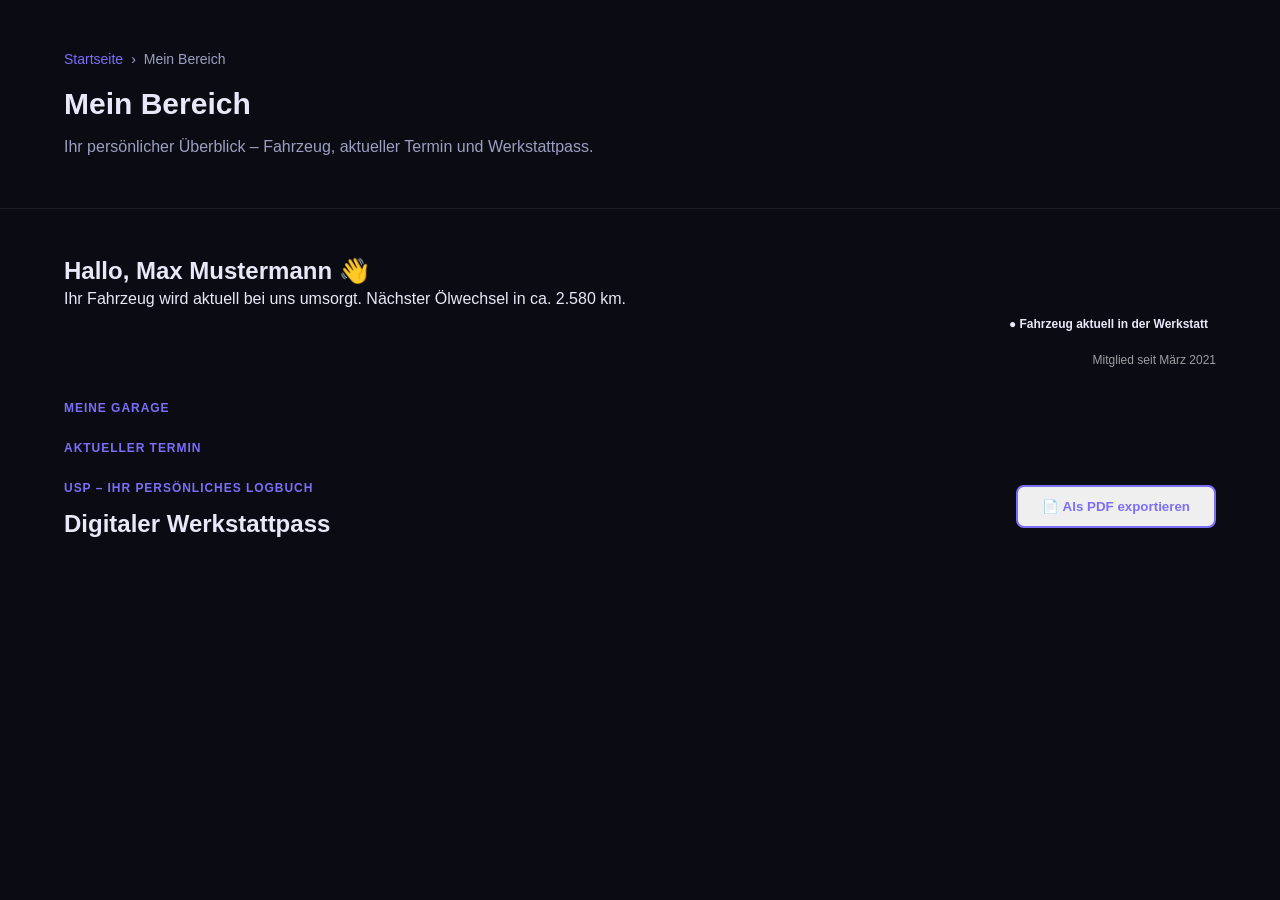
==== project/dashboard.html @ 59b71272 "Dashboard und Ersatzteile Unterseite hinzugefügt" ====
<!DOCTYPE html>
<html lang="de">
<head>
  <meta charset="UTF-8" />
  <meta name="viewport" content="width=device-width, initial-scale=1.0" />
  <meta name="description" content="AutoFixFast Kunden-Dashboard – Meine Garage, Termin-Status und Digitaler Werkstattpass." />
  <title>Mein Bereich – AutoFixFast</title>
  <link rel="stylesheet" href="css/styles.css" />
</head>
<body>

  <!-- NAV -->
  <div id="navMount"></div>

  <!-- PAGE HERO (Welcome Banner im Stil des page-hero) -->
  <section class="page-hero" aria-labelledby="dashboardHeading">
    <div class="container">
      <nav class="breadcrumb" aria-label="Breadcrumb">
        <a href="index.html">Startseite</a>
        <span class="breadcrumb-sep" aria-hidden="true">›</span>
        <span aria-current="page">Mein Bereich</span>
      </nav>
      <h1 id="dashboardHeading">Mein Bereich</h1>
      <p>Ihr persönlicher Überblick – Fahrzeug, aktueller Termin und Werkstattpass.</p>
    </div>
  </section>

  <!-- DASHBOARD BODY -->
  <main class="section section-sm" aria-label="Dashboard">
    <div class="container">

      <!-- Welcome Banner -->
      <div class="welcome-banner scroll-reveal" id="welcomeBanner" role="banner">
        <div class="welcome-text">
          <h2 id="welcomeTitle">Hallo, Max Mustermann 👋</h2>
          <p id="welcomeSubtitle">Ihr Fahrzeug wird aktuell bei uns umsorgt. Nächster Ölwechsel in ca. 2.580 km.</p>
        </div>
        <div style="display:flex; flex-direction:column; align-items:flex-end; gap: var(--space-3); flex-shrink:0;">
          <span class="badge badge-success" style="font-size: var(--font-size-xs);">● Fahrzeug aktuell in der Werkstatt</span>
          <span style="color: rgba(255,255,255,.6); font-size: var(--font-size-xs);">Mitglied seit März 2021</span>
        </div>
      </div>

      <!-- Dashboard Grid -->
      <div class="dashboard-layout" style="margin-top: var(--space-6);">

        <!-- MEINE GARAGE -->
        <div>
          <div class="eyebrow" style="margin-bottom: var(--space-4);">Meine Garage</div>
          <div class="vehicle-card" id="vehicleCard" role="region" aria-label="Fahrzeug-Übersicht">
            <!-- Via JS -->
          </div>
        </div>

        <!-- AKTUELLER TERMIN -->
        <div>
          <div class="eyebrow" style="margin-bottom: var(--space-4);">Aktueller Termin</div>
          <div class="appointment-card" id="appointmentCard" role="region" aria-label="Termin-Status">
            <!-- Via JS -->
          </div>
        </div>

        <!-- ÖLWECHSEL ALERT (full width) -->
        <div class="dashboard-full">
          <div class="oil-alert animate-fade-in-up" id="oilAlert" role="alert" aria-label="Ölwechsel-Empfehlung">
            <!-- Via JS -->
          </div>
        </div>

        <!-- DIGITALER WERKSTATTPASS (full width) -->
        <div class="dashboard-full">
          <div style="display:flex; align-items:center; justify-content:space-between; flex-wrap:wrap; gap: var(--space-4); margin-bottom: var(--space-6);">
            <div>
              <div class="eyebrow">USP – Ihr persönliches Logbuch</div>
              <h2 style="font-size: var(--font-size-2xl);">Digitaler Werkstattpass</h2>
            </div>
            <button
              class="btn btn-outline"
              id="exportPassBtn"
              aria-label="Werkstattpass als PDF exportieren (Demonstration)"
            >
              📄 Als PDF exportieren
            </button>
          </div>

          <!-- Stats Row -->
          <div class="grid-4" id="historyStats" style="margin-bottom: var(--space-8);">
            <!-- Via JS -->
          </div>

          <!-- Timeline -->
          <div class="timeline" id="historyTimeline" role="list" aria-label="Reparatur-Historie">
            <!-- Via JS -->
          </div>

        </div>

      </div>
    </div>
  </main>

  <!-- FOOTER -->
  <div id="footerMount"></div>

  <!-- SCRIPTS -->
  <script src="js/data.js"></script>
  <script src="js/app.js"></script>
  <script src="js/dashboard.js"></script>
</body>
</html>
---- project/css/styles.css ----
:root {
  --color-primary: #7c6ff7;
  --color-primary-dark: #6557e8;
  --color-primary-light: rgba(124, 111, 247, 0.16);
  --color-accent: #f97316;
  --color-accent-dark: #ea6a0a;
  --color-bg: #0b0b14;
  --color-surface: #131320;
  --color-surface-2: #1c1c2e;
  --color-border: rgba(255, 255, 255, 0.08);
  --color-text: #e8e8f8;
  --color-text-muted: #9ca0c0;
  --space-1: 0.25rem;
  --space-2: 0.5rem;
  --space-3: 0.75rem;
  --space-4: 1rem;
  --space-5: 1.25rem;
  --space-6: 1.5rem;
  --space-8: 2rem;
  --space-10: 2.5rem;
  --space-12: 3rem;
  --space-16: 4rem;
  --space-20: 5rem;
  --font-size-xs: 0.75rem;
  --font-size-sm: 0.875rem;
  --font-size-base: 1rem;
  --font-size-lg: 1.125rem;
  --font-size-xl: 1.25rem;
  --font-size-2xl: 1.5rem;
  --font-size-3xl: 1.875rem;
  --radius-md: 0.5rem;
  --radius-lg: 0.75rem;
  --radius-xl: 1rem;
  --radius-full: 9999px;
  --container-max: 1200px;
}

* {
  box-sizing: border-box;
  margin: 0;
  padding: 0;
}

body {
  font-family: -apple-system, BlinkMacSystemFont, "Segoe UI", Roboto, Arial, sans-serif;
  font-size: var(--font-size-base);
  line-height: 1.6;
  background: var(--color-bg);
  color: var(--color-text);
  animation: fade-in 0.45s ease-out;
}

a {
  color: inherit;
  text-decoration: none;
}

ul {
  list-style: none;
}

h1,
h2,
h3,
h4 {
  line-height: 1.2;
}

.container {
  width: 100%;
  max-width: var(--container-max);
  margin: 0 auto;
  padding: 0 var(--space-6);
}

.section {
  padding: var(--space-20) 0;
}

.section-sm {
  padding: var(--space-12) 0;
}

.section-header {
  text-align: center;
  margin-bottom: var(--space-12);
}

.section-header h2 {
  font-size: var(--font-size-3xl);
  margin-bottom: var(--space-3);
}

.section-header p {
  color: var(--color-text-muted);
}

.eyebrow {
  display: inline-block;
  text-transform: uppercase;
  letter-spacing: 0.08em;
  font-size: var(--font-size-xs);
  font-weight: 700;
  color: var(--color-primary);
  margin-bottom: var(--space-3);
}

.nav {
  position: sticky;
  top: 0;
  z-index: 10;
  background: var(--color-surface);
  border-bottom: 1px solid var(--color-border);
}

.nav-inner {
  min-height: 68px;
  display: flex;
  align-items: center;
  justify-content: space-between;
  gap: var(--space-4);
}

.nav-logo {
  display: flex;
  align-items: center;
  gap: var(--space-3);
  font-weight: 700;
  font-size: var(--font-size-xl);
  color: var(--color-primary);
}

.logo-icon {
  width: 36px;
  height: 36px;
  border-radius: var(--radius-md);
  display: grid;
  place-items: center;
  background: var(--color-primary);
}

.logo-fast {
  color: var(--color-accent);
}

.nav-links {
  display: flex;
  align-items: center;
  gap: var(--space-1);
}

.nav-link {
  padding: var(--space-2) var(--space-3);
  border-radius: var(--radius-md);
  color: var(--color-text-muted);
  font-size: var(--font-size-sm);
  transition: background-color 0.2s ease, color 0.2s ease;
}

.nav-link:hover,
.nav-link.active {
  background: var(--color-primary-light);
  color: var(--color-primary);
}

.btn {
  display: inline-flex;
  align-items: center;
  justify-content: center;
  gap: var(--space-2);
  border-radius: var(--radius-md);
  font-weight: 600;
  padding: var(--space-3) var(--space-6);
  border: 2px solid transparent;
  transition: transform 0.2s ease, background-color 0.2s ease, box-shadow 0.2s ease;
}

.btn:hover {
  transform: translateY(-1px);
}

.btn-sm {
  padding: var(--space-2) var(--space-4);
  font-size: var(--font-size-xs);
}

.btn-lg {
  padding: var(--space-4) var(--space-8);
}

.btn-primary {
  background: var(--color-primary);
  color: #fff;
}

.btn-primary:hover {
  background: var(--color-primary-dark);
}

.btn-accent {
  background: var(--color-accent);
  color: #fff;
}

.btn-accent:hover {
  background: var(--color-accent-dark);
}

.btn-outline {
  border-color: var(--color-primary);
  color: var(--color-primary);
}

.btn-outline:hover {
  background: var(--color-primary-light);
}

.btn-outline-white {
  border-color: rgba(255, 255, 255, 0.7);
  color: #fff;
}

.btn-outline-white:hover {
  background: rgba(255, 255, 255, 0.12);
}

.hero {
  background: linear-gradient(135deg, #0d0921, #150b3e, #1e0d5c);
  color: #fff;
  padding: var(--space-20) 0;
}

.hero-content {
  max-width: 640px;
  animation: rise-in 0.6s ease-out;
}

.hero-badge {
  display: inline-block;
  border: 1px solid rgba(255, 255, 255, 0.25);
  border-radius: var(--radius-full);
  background: rgba(255, 255, 255, 0.1);
  padding: var(--space-2) var(--space-4);
  font-size: var(--font-size-xs);
  margin-bottom: var(--space-5);
}

.hero h1 {
  font-size: clamp(2rem, 5vw, 3rem);
  margin-bottom: var(--space-5);
}

.hero h1 span {
  color: var(--color-accent);
}

.hero p {
  color: rgba(255, 255, 255, 0.82);
  margin-bottom: var(--space-8);
}

.hero-cta {
  display: flex;
  flex-wrap: wrap;
  gap: var(--space-4);
}

.quick-access-grid {
  display: grid;
  grid-template-columns: repeat(2, minmax(0, 1fr));
  gap: var(--space-5);
}

.quick-card {
  display: flex;
  flex-direction: column;
  align-items: center;
  gap: var(--space-3);
  text-align: center;
  background: var(--color-surface);
  border: 1px solid var(--color-border);
  border-radius: var(--radius-xl);
  padding: var(--space-6);
  transition: transform 0.2s ease, box-shadow 0.2s ease, border-color 0.2s ease;
}

.quick-card:hover {
  transform: translateY(-4px);
  border-color: rgba(124, 111, 247, 0.45);
  box-shadow: 0 10px 24px rgba(0, 0, 0, 0.32);
}

.quick-card-icon {
  width: 56px;
  height: 56px;
  border-radius: var(--radius-lg);
  display: grid;
  place-items: center;
  background: var(--color-primary-light);
  color: var(--color-primary);
  font-size: 1.5rem;
}

.price {
  color: var(--color-text-muted);
  font-size: var(--font-size-sm);
}

.services-grid {
  display: grid;
  grid-template-columns: repeat(3, minmax(0, 1fr));
  gap: var(--space-6);
}

.service-card {
  display: flex;
  flex-direction: column;
  gap: var(--space-4);
  background: var(--color-surface);
  border: 1px solid var(--color-border);
  border-radius: var(--radius-xl);
  padding: var(--space-6);
  transition: transform 0.2s ease, box-shadow 0.2s ease, border-color 0.2s ease;
}

.service-card:hover {
  transform: translateY(-4px);
  border-color: rgba(124, 111, 247, 0.45);
  box-shadow: 0 10px 24px rgba(0, 0, 0, 0.32);
}

.service-card h3 {
  font-size: var(--font-size-xl);
}

.service-card p {
  color: var(--color-text-muted);
}

.service-card-icon {
  width: 48px;
  height: 48px;
  border-radius: var(--radius-md);
  display: grid;
  place-items: center;
  background: var(--color-primary-light);
  color: var(--color-primary);
}

.service-card-meta {
  display: flex;
  gap: var(--space-2);
  flex-wrap: wrap;
}

.service-price {
  font-weight: 700;
}

.badge {
  display: inline-flex;
  align-items: center;
  border-radius: var(--radius-full);
  padding: var(--space-1) var(--space-2);
  font-size: var(--font-size-xs);
  font-weight: 600;
}

.badge-primary {
  background: var(--color-primary-light);
  color: var(--color-primary);
}

.badge-neutral {
  background: var(--color-surface-2);
  color: var(--color-text-muted);
}

.badge-accent {
  background: rgba(249, 115, 22, 0.12);
  color: var(--color-accent);
}

.page-hero {
  padding: var(--space-12) 0;
  border-bottom: 1px solid var(--color-border);
}

.page-hero h1 {
  font-size: var(--font-size-3xl);
  margin-bottom: var(--space-3);
}

.page-hero p {
  color: var(--color-text-muted);
}

.breadcrumb {
  display: flex;
  align-items: center;
  gap: var(--space-2);
  color: var(--color-text-muted);
  font-size: var(--font-size-sm);
  margin-bottom: var(--space-4);
}

.breadcrumb a {
  color: var(--color-primary);
}

.footer {
  background: #07070f;
  color: #cbd5e1;
  padding: var(--space-16) 0 var(--space-8);
}

.footer-grid {
  display: grid;
  grid-template-columns: 2fr 1fr 1fr 1.5fr;
  gap: var(--space-10);
  padding-bottom: var(--space-10);
  border-bottom: 1px solid rgba(255, 255, 255, 0.08);
}

.footer-logo {
  color: #fff;
  font-size: var(--font-size-xl);
  font-weight: 700;
  margin-bottom: var(--space-4);
}

.footer-desc {
  color: #94a3b8;
}

.footer-heading {
  color: #fff;
  text-transform: uppercase;
  letter-spacing: 0.06em;
  font-size: var(--font-size-sm);
  margin-bottom: var(--space-4);
}

.footer-links {
  display: flex;
  flex-direction: column;
  gap: var(--space-3);
}

.footer-links a {
  color: #94a3b8;
}

.footer-links a:hover {
  color: #fff;
}

.footer-bottom {
  padding-top: var(--space-8);
  display: flex;
  justify-content: space-between;
  gap: var(--space-4);
  flex-wrap: wrap;
  color: #64748b;
  font-size: var(--font-size-xs);
}

.footer-badges {
  display: flex;
  gap: var(--space-3);
}

.footer-badge {
  border: 1px solid rgba(255, 255, 255, 0.12);
  border-radius: var(--radius-full);
  padding: var(--space-1) var(--space-3);
}

@keyframes fade-in {
  from {
    opacity: 0;
  }
  to {
    opacity: 1;
  }
}

@keyframes rise-in {
  from {
    opacity: 0;
    transform: translateY(14px);
  }
  to {
    opacity: 1;
    transform: translateY(0);
  }
}

@media (max-width: 1024px) {
  .services-grid {
    grid-template-columns: repeat(2, minmax(0, 1fr));
  }

  .footer-grid {
    grid-template-columns: repeat(2, minmax(0, 1fr));
  }
}

@media (max-width: 768px) {
  .container {
    padding: 0 var(--space-4);
  }

  .nav-inner {
    flex-wrap: wrap;
    padding: var(--space-3) 0;
  }

  .nav-links {
    order: 3;
    width: 100%;
    justify-content: center;
    flex-wrap: wrap;
    padding-bottom: var(--space-2);
  }

  .quick-access-grid,
  .services-grid,
  .footer-grid {
    grid-template-columns: 1fr;
  }
}
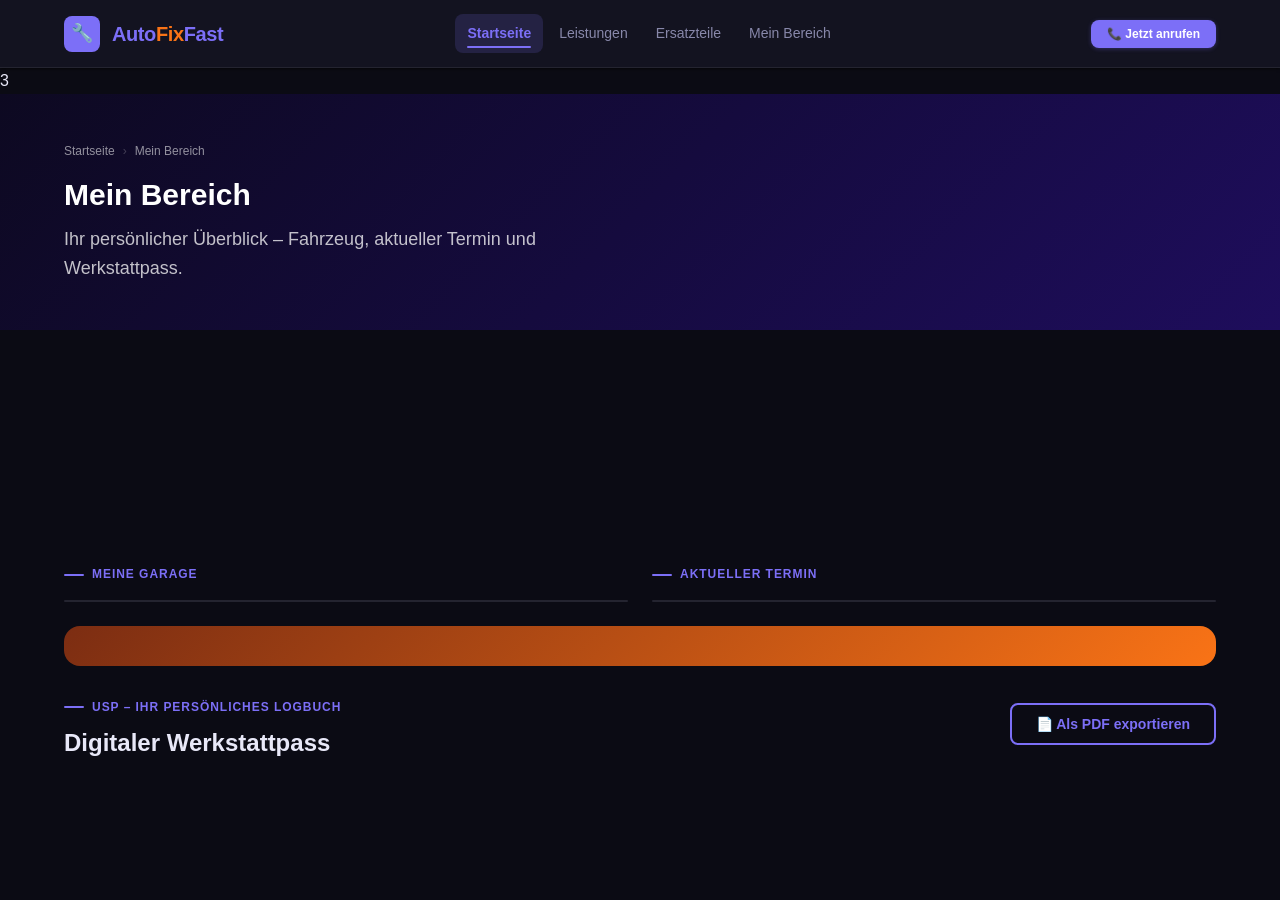
==== commit e6f25513: "Dashboard und Ersatzteile erweitert" ====
--- a/project/dashboard.html
+++ b/project/dashboard.html
@@ -10,7 +10,23 @@
 <body>
 
   <!-- NAV -->
-  <div id="navMount"></div>
+  <nav class="nav" role="navigation" aria-label="Hauptnavigation">
+    <div class="container nav-inner">
+      <a href="index.html" class="nav-logo" aria-label="AutoFixFast Startseite">
+        <div class="logo-icon" aria-hidden="true">🔧</div>
+        <span>Auto<span class="logo-fast">Fix</span>Fast</span>
+      </a>
+
+      <div class="nav-links">
+        <a href="index.html" class="nav-link active" aria-current="page"><span>Startseite</span></a>
+        <a href="leistungen.html" class="nav-link"><span>Leistungen</span></a>
+        <a href="ersatzteile.html" class="nav-link"><span>Ersatzteile</span></a>
+        <a href="dashboard.html" class="nav-link"><span>Mein Bereich</span></a>
+      </div>
+
+      <a href="leistungen.html" class="btn btn-primary btn-sm nav-cta">📞 Jetzt anrufen</a>
+    </div>
+  </nav>3
 
   <!-- PAGE HERO (Welcome Banner im Stil des page-hero) -->
   <section class="page-hero" aria-labelledby="dashboardHeading">
--- a/project/css/styles.css
+++ b/project/css/styles.css
@@ -1,53 +1,127 @@
+/* ============================================================
+   AutoFixFast — Global Design System
+   ============================================================ */
+
+/* ------------------------------------------------------------
+   1. CSS Custom Properties (Design Tokens)
+   ------------------------------------------------------------ */
 :root {
-  --color-primary: #7c6ff7;
-  --color-primary-dark: #6557e8;
-  --color-primary-light: rgba(124, 111, 247, 0.16);
-  --color-accent: #f97316;
-  --color-accent-dark: #ea6a0a;
-  --color-bg: #0b0b14;
-  --color-surface: #131320;
-  --color-surface-2: #1c1c2e;
-  --color-border: rgba(255, 255, 255, 0.08);
-  --color-text: #e8e8f8;
-  --color-text-muted: #9ca0c0;
-  --space-1: 0.25rem;
-  --space-2: 0.5rem;
-  --space-3: 0.75rem;
-  --space-4: 1rem;
-  --space-5: 1.25rem;
-  --space-6: 1.5rem;
-  --space-8: 2rem;
+  /* Brand colours — Dark Purple-Indigo Theme */
+  --color-primary:        #7C6FF7;
+  --color-primary-dark:   #6557E8;
+  --color-primary-light:  rgba(124,111,247,.16);
+  --color-accent:         #F97316;
+  --color-accent-dark:    #EA6A0A;
+
+  /* Purple / Lilac accent */
+  --color-purple:         #A78BFA;
+  --color-purple-dark:    #8B5CF6;
+  --color-purple-glow:    rgba(167,139,250,.18);
+
+  /* Neutrals — DARK */
+  --color-bg:             #0B0B14;
+  --color-surface:        #131320;
+  --color-surface-2:      #1C1C2E;
+  --color-border:         rgba(255,255,255,.07);
+  --color-text:           #E8E8F8;
+  --color-text-muted:     #8888AA;
+  --color-text-light:     rgba(255,255,255,.28);
+
+  /* Semantic — dark-adjusted */
+  --color-success:        #34D399;
+  --color-success-bg:     rgba(52,211,153,.14);
+  --color-warning:        #FBBF24;
+  --color-warning-bg:     rgba(251,191,36,.14);
+  --color-danger:         #F87171;
+  --color-danger-bg:      rgba(248,113,113,.14);
+  --color-info:           #60A5FA;
+  --color-info-bg:        rgba(96,165,250,.14);
+
+  /* Typography */
+  --font-family: -apple-system, BlinkMacSystemFont, 'Segoe UI', Roboto,
+                 'Helvetica Neue', Arial, sans-serif;
+  --font-size-xs:   0.75rem;   /* 12px */
+  --font-size-sm:   0.875rem;  /* 14px */
+  --font-size-base: 1rem;      /* 16px */
+  --font-size-lg:   1.125rem;  /* 18px */
+  --font-size-xl:   1.25rem;   /* 20px */
+  --font-size-2xl:  1.5rem;    /* 24px */
+  --font-size-3xl:  1.875rem;  /* 30px */
+  --font-size-4xl:  2.25rem;   /* 36px */
+  --font-size-5xl:  3rem;      /* 48px */
+
+  /* Spacing */
+  --space-1:  0.25rem;
+  --space-2:  0.5rem;
+  --space-3:  0.75rem;
+  --space-4:  1rem;
+  --space-5:  1.25rem;
+  --space-6:  1.5rem;
+  --space-8:  2rem;
   --space-10: 2.5rem;
   --space-12: 3rem;
   --space-16: 4rem;
   --space-20: 5rem;
-  --font-size-xs: 0.75rem;
-  --font-size-sm: 0.875rem;
-  --font-size-base: 1rem;
-  --font-size-lg: 1.125rem;
-  --font-size-xl: 1.25rem;
-  --font-size-2xl: 1.5rem;
-  --font-size-3xl: 1.875rem;
-  --radius-md: 0.5rem;
-  --radius-lg: 0.75rem;
-  --radius-xl: 1rem;
+  --space-24: 6rem;
+
+  /* Radii */
+  --radius-sm:  0.25rem;
+  --radius-md:  0.5rem;
+  --radius-lg:  0.75rem;
+  --radius-xl:  1rem;
+  --radius-2xl: 1.5rem;
   --radius-full: 9999px;
+
+  /* Shadows */
+  --shadow-sm:  0 1px 3px 0 rgba(0,0,0,.5),  0 1px 2px -1px rgba(0,0,0,.4);
+  --shadow-md:  0 4px 12px 0 rgba(0,0,0,.6),  0 2px 4px -1px rgba(0,0,0,.4);
+  --shadow-lg:  0 10px 32px 0 rgba(0,0,0,.7), 0 4px 8px -2px rgba(0,0,0,.4),  0 0 0 1px rgba(124,111,247,.08);
+  --shadow-xl:  0 20px 48px 0 rgba(0,0,0,.8), 0 8px 16px -4px rgba(0,0,0,.5), 0 0 0 1px rgba(124,111,247,.12);
+
+  /* Transitions */
+  --transition-fast:   150ms ease;
+  --transition-base:   250ms ease;
+  --transition-slow:   400ms ease;
+
+  /* Layout */
   --container-max: 1200px;
-}
-
-* {
+  --nav-height: 68px;
+}
+
+/* ------------------------------------------------------------
+   2. Reset & Base
+   ------------------------------------------------------------ */
+*, *::before, *::after {
   box-sizing: border-box;
   margin: 0;
   padding: 0;
 }
 
+html {
+  scroll-behavior: smooth;
+  -webkit-text-size-adjust: 100%;
+}
+
 body {
-  font-family: -apple-system, BlinkMacSystemFont, "Segoe UI", Roboto, Arial, sans-serif;
+  font-family: var(--font-family);
   font-size: var(--font-size-base);
   line-height: 1.6;
-  background: var(--color-bg);
   color: var(--color-text);
-  animation: fade-in 0.45s ease-out;
+  background-color: var(--color-bg);
+  min-height: 100vh;
+}
+
+img, picture, video, canvas, svg {
+  display: block;
+  max-width: 100%;
+}
+
+input, button, textarea, select {
+  font: inherit;
+}
+
+p, h1, h2, h3, h4, h5, h6 {
+  overflow-wrap: break-word;
 }
 
 a {
@@ -55,30 +129,58 @@
   text-decoration: none;
 }
 
-ul {
+ul, ol {
   list-style: none;
 }
 
-h1,
-h2,
-h3,
-h4 {
+button {
+  cursor: pointer;
+  border: none;
+  background: none;
+}
+
+/* ------------------------------------------------------------
+   3. Typography
+   ------------------------------------------------------------ */
+h1, h2, h3, h4, h5, h6 {
+  font-weight: 700;
   line-height: 1.2;
-}
-
+  color: var(--color-text);
+}
+
+h1 { font-size: var(--font-size-4xl); }
+h2 { font-size: var(--font-size-3xl); }
+h3 { font-size: var(--font-size-2xl); }
+h4 { font-size: var(--font-size-xl); }
+
+.text-muted   { color: var(--color-text-muted); }
+.text-light   { color: var(--color-text-light); }
+.text-primary { color: var(--color-primary); }
+.text-accent  { color: var(--color-accent); }
+.text-success { color: var(--color-success); }
+.text-danger  { color: var(--color-danger); }
+.text-center  { text-align: center; }
+
+.font-medium { font-weight: 500; }
+.font-semi   { font-weight: 600; }
+.font-bold   { font-weight: 700; }
+
+/* ------------------------------------------------------------
+   4. Layout Utilities
+   ------------------------------------------------------------ */
 .container {
   width: 100%;
   max-width: var(--container-max);
-  margin: 0 auto;
-  padding: 0 var(--space-6);
+  margin-inline: auto;
+  padding-inline: var(--space-6);
 }
 
 .section {
-  padding: var(--space-20) 0;
+  padding-block: var(--space-20);
 }
 
 .section-sm {
-  padding: var(--space-12) 0;
+  padding-block: var(--space-12);
 }
 
 .section-header {
@@ -87,40 +189,50 @@
 }
 
 .section-header h2 {
-  font-size: var(--font-size-3xl);
   margin-bottom: var(--space-3);
 }
 
 .section-header p {
+  font-size: var(--font-size-lg);
   color: var(--color-text-muted);
-}
-
-.eyebrow {
-  display: inline-block;
-  text-transform: uppercase;
-  letter-spacing: 0.08em;
-  font-size: var(--font-size-xs);
-  font-weight: 700;
-  color: var(--color-primary);
-  margin-bottom: var(--space-3);
-}
-
+  max-width: 560px;
+  margin-inline: auto;
+}
+
+/* Grid helpers */
+.grid-2 { display: grid; grid-template-columns: repeat(2, 1fr); gap: var(--space-6); }
+.grid-3 { display: grid; grid-template-columns: repeat(3, 1fr); gap: var(--space-6); }
+.grid-4 { display: grid; grid-template-columns: repeat(4, 1fr); gap: var(--space-6); }
+
+.flex         { display: flex; }
+.flex-center  { display: flex; align-items: center; justify-content: center; }
+.flex-between { display: flex; align-items: center; justify-content: space-between; }
+.flex-gap-2   { gap: var(--space-2); }
+.flex-gap-3   { gap: var(--space-3); }
+.flex-gap-4   { gap: var(--space-4); }
+.flex-wrap    { flex-wrap: wrap; }
+
+/* ------------------------------------------------------------
+   5. Navigation
+   ------------------------------------------------------------ */
 .nav {
   position: sticky;
   top: 0;
-  z-index: 10;
-  background: var(--color-surface);
+  z-index: 1000;
+  background-color: var(--color-surface);
   border-bottom: 1px solid var(--color-border);
+  box-shadow: var(--shadow-sm);
+  height: var(--nav-height);
 }
 
 .nav-inner {
-  min-height: 68px;
   display: flex;
   align-items: center;
   justify-content: space-between;
-  gap: var(--space-4);
-}
-
+  height: 100%;
+}
+
+/* Logo */
 .nav-logo {
   display: flex;
   align-items: center;
@@ -128,21 +240,26 @@
   font-weight: 700;
   font-size: var(--font-size-xl);
   color: var(--color-primary);
-}
-
-.logo-icon {
+  letter-spacing: -0.02em;
+}
+
+.nav-logo .logo-icon {
   width: 36px;
   height: 36px;
+  background: var(--color-primary);
   border-radius: var(--radius-md);
-  display: grid;
-  place-items: center;
-  background: var(--color-primary);
-}
-
-.logo-fast {
+  display: flex;
+  align-items: center;
+  justify-content: center;
+  color: white;
+  font-size: var(--font-size-lg);
+}
+
+.nav-logo .logo-fast {
   color: var(--color-accent);
 }
 
+/* Nav links */
 .nav-links {
   display: flex;
   align-items: center;
@@ -150,33 +267,214 @@
 }
 
 .nav-link {
+  display: flex;
+  align-items: center;
+  gap: var(--space-2);
   padding: var(--space-2) var(--space-3);
   border-radius: var(--radius-md);
+  font-size: var(--font-size-sm);
+  font-weight: 500;
   color: var(--color-text-muted);
-  font-size: var(--font-size-sm);
-  transition: background-color 0.2s ease, color 0.2s ease;
-}
-
-.nav-link:hover,
+  position: relative;
+  transition: color var(--transition-fast), background-color var(--transition-fast);
+}
+.nav-link::after {
+  content: '';
+  position: absolute;
+  bottom: 5px;
+  left: 50%;
+  right: 50%;
+  height: 2px;
+  background: var(--color-primary);
+  border-radius: 2px;
+  transition: left var(--transition-base), right var(--transition-base);
+}
+.nav-link:hover::after,
+.nav-link.active::after {
+  left: var(--space-3);
+  right: var(--space-3);
+}
+
+.nav-link:hover {
+  color: var(--color-primary);
+  background-color: var(--color-primary-light);
+}
+
 .nav-link.active {
-  background: var(--color-primary-light);
   color: var(--color-primary);
-}
-
+  background-color: var(--color-primary-light);
+  font-weight: 600;
+}
+
+.nav-cta {
+  margin-left: var(--space-4);
+}
+
+/* Hamburger */
+.nav-hamburger {
+  display: none;
+  flex-direction: column;
+  justify-content: center;
+  align-items: center;
+  width: 40px;
+  height: 40px;
+  gap: 5px;
+  border-radius: var(--radius-md);
+  transition: background-color var(--transition-fast);
+}
+
+.nav-hamburger:hover {
+  background-color: var(--color-surface-2);
+}
+
+.nav-hamburger span {
+  display: block;
+  width: 22px;
+  height: 2px;
+  background-color: var(--color-text);
+  border-radius: 2px;
+  transition: transform var(--transition-base), opacity var(--transition-fast);
+}
+
+/* Mobile menu open state */
+.nav-hamburger.is-open span:nth-child(1) {
+  transform: translateY(7px) rotate(45deg);
+}
+.nav-hamburger.is-open span:nth-child(2) {
+  opacity: 0;
+}
+.nav-hamburger.is-open span:nth-child(3) {
+  transform: translateY(-7px) rotate(-45deg);
+}
+
+/* Mobile nav drawer */
+.nav-mobile {
+  display: none;
+  position: fixed;
+  top: var(--nav-height);
+  left: 0; right: 0;
+  background-color: var(--color-surface);
+  border-bottom: 1px solid var(--color-border);
+  padding: var(--space-4) var(--space-6) var(--space-6);
+  box-shadow: var(--shadow-lg);
+  flex-direction: column;
+  gap: var(--space-2);
+  z-index: 999;
+  animation: slideDown var(--transition-base) ease both;
+}
+
+.nav-mobile.is-open {
+  display: flex;
+}
+
+.nav-mobile .nav-link {
+  font-size: var(--font-size-base);
+  padding: var(--space-3) var(--space-4);
+}
+
+.nav-mobile .nav-cta {
+  margin-left: 0;
+  margin-top: var(--space-2);
+}
+
+/* ------------------------------------------------------------
+   6. Buttons
+   ------------------------------------------------------------ */
 .btn {
   display: inline-flex;
   align-items: center;
   justify-content: center;
   gap: var(--space-2);
+  padding: var(--space-3) var(--space-6);
   border-radius: var(--radius-md);
+  font-size: var(--font-size-sm);
   font-weight: 600;
-  padding: var(--space-3) var(--space-6);
-  border: 2px solid transparent;
-  transition: transform 0.2s ease, background-color 0.2s ease, box-shadow 0.2s ease;
-}
-
-.btn:hover {
+  line-height: 1;
+  white-space: nowrap;
+  position: relative;
+  overflow: hidden;
+  transition: background-color var(--transition-fast),
+              color var(--transition-fast),
+              box-shadow var(--transition-fast),
+              transform var(--transition-fast);
+}
+
+.btn:active {
+  transform: scale(0.97);
+}
+
+.btn-primary {
+  background-color: var(--color-primary);
+  color: white;
+  box-shadow: 0 1px 4px rgba(124,111,247,.30);
+}
+.btn-primary:hover {
+  background-color: var(--color-primary-dark);
+  box-shadow: 0 4px 16px rgba(124,111,247,.45);
   transform: translateY(-1px);
+}
+.btn-primary::after {
+  content: '';
+  position: absolute;
+  top: 0; left: -100%;
+  width: 55%; height: 100%;
+  background: linear-gradient(90deg, transparent, rgba(255,255,255,.22), transparent);
+  transform: skewX(-15deg);
+  pointer-events: none;
+}
+.btn-primary:hover::after {
+  animation: shimmer 0.55s ease forwards;
+}
+
+.btn-accent {
+  background-color: var(--color-accent);
+  color: white;
+  box-shadow: 0 1px 4px rgba(249,115,22,.25);
+}
+.btn-accent:hover {
+  background-color: var(--color-accent-dark);
+  box-shadow: 0 4px 12px rgba(249,115,22,.30);
+  transform: translateY(-1px);
+}
+.btn-accent::after {
+  content: '';
+  position: absolute;
+  top: 0; left: -100%;
+  width: 55%; height: 100%;
+  background: linear-gradient(90deg, transparent, rgba(255,255,255,.22), transparent);
+  transform: skewX(-15deg);
+  pointer-events: none;
+}
+.btn-accent:hover::after {
+  animation: shimmer 0.55s ease forwards;
+}
+
+.btn-outline {
+  background-color: transparent;
+  color: var(--color-primary);
+  border: 2px solid var(--color-primary);
+}
+.btn-outline:hover {
+  background-color: var(--color-primary-light);
+}
+
+.btn-outline-white {
+  background-color: transparent;
+  color: white;
+  border: 2px solid rgba(255,255,255,.6);
+}
+.btn-outline-white:hover {
+  background-color: rgba(255,255,255,.12);
+  border-color: white;
+}
+
+.btn-ghost {
+  background-color: transparent;
+  color: var(--color-text-muted);
+}
+.btn-ghost:hover {
+  background-color: var(--color-surface-2);
+  color: var(--color-text);
 }
 
 .btn-sm {
@@ -186,232 +484,312 @@
 
 .btn-lg {
   padding: var(--space-4) var(--space-8);
-}
-
-.btn-primary {
-  background: var(--color-primary);
-  color: #fff;
-}
-
-.btn-primary:hover {
-  background: var(--color-primary-dark);
-}
-
-.btn-accent {
-  background: var(--color-accent);
-  color: #fff;
-}
-
-.btn-accent:hover {
-  background: var(--color-accent-dark);
-}
-
-.btn-outline {
+  font-size: var(--font-size-base);
+}
+
+.btn-block { width: 100%; }
+
+/* ------------------------------------------------------------
+   7. Cards
+   ------------------------------------------------------------ */
+.card {
+  background-color: var(--color-surface);
+  border: 1px solid var(--color-border);
+  border-radius: var(--radius-xl);
+  box-shadow: var(--shadow-sm);
+  overflow: hidden;
+  transition: box-shadow var(--transition-base), transform var(--transition-base);
+}
+
+.card:hover {
+  box-shadow: 0 12px 36px rgba(0,0,0,.6), 0 0 20px rgba(124,111,247,.1), 0 0 0 1px rgba(124,111,247,.12);
+  transform: translateY(-3px);
+}
+
+.card-body {
+  padding: var(--space-6);
+}
+
+.card-footer {
+  padding: var(--space-4) var(--space-6);
+  border-top: 1px solid var(--color-border);
+  background-color: var(--color-surface-2);
+}
+
+/* ------------------------------------------------------------
+   8. Badges
+   ------------------------------------------------------------ */
+.badge {
+  display: inline-flex;
+  align-items: center;
+  gap: 4px;
+  padding: var(--space-1) var(--space-2);
+  border-radius: var(--radius-full);
+  font-size: var(--font-size-xs);
+  font-weight: 600;
+  line-height: 1;
+  white-space: nowrap;
+}
+
+.badge-primary  { background-color: var(--color-primary-light); color: var(--color-primary); }
+.badge-success  { background-color: var(--color-success-bg);    color: var(--color-success); }
+.badge-warning  { background-color: var(--color-warning-bg);    color: var(--color-warning); }
+.badge-danger   { background-color: var(--color-danger-bg);     color: var(--color-danger); }
+.badge-neutral  { background-color: var(--color-surface-2);     color: var(--color-text-muted); }
+.badge-accent   { background-color: #FFF0E6;                    color: var(--color-accent); }
+
+/* ------------------------------------------------------------
+   9. Modal
+   ------------------------------------------------------------ */
+.modal-overlay {
+  position: fixed;
+  inset: 0;
+  background-color: rgba(7,7,20,.75);
+  backdrop-filter: blur(6px);
+  z-index: 2000;
+  display: flex;
+  align-items: center;
+  justify-content: center;
+  padding: var(--space-4);
+  opacity: 0;
+  visibility: hidden;
+  transition: opacity var(--transition-base), visibility var(--transition-base);
+}
+
+.modal-overlay.is-open {
+  opacity: 1;
+  visibility: visible;
+}
+
+.modal {
+  background-color: var(--color-surface);
+  border-radius: var(--radius-2xl);
+  box-shadow: var(--shadow-xl);
+  max-width: 600px;
+  width: 100%;
+  max-height: 90vh;
+  overflow-y: auto;
+  transform: translateY(24px) scale(.97);
+  transition: transform var(--transition-base);
+}
+
+.modal-overlay.is-open .modal {
+  transform: translateY(0) scale(1);
+}
+
+.modal-header {
+  display: flex;
+  align-items: flex-start;
+  justify-content: space-between;
+  gap: var(--space-4);
+  padding: var(--space-6) var(--space-6) var(--space-4);
+  border-bottom: 1px solid var(--color-border);
+  position: sticky;
+  top: 0;
+  background-color: var(--color-surface);
+  z-index: 1;
+}
+
+.modal-title {
+  font-size: var(--font-size-xl);
+  font-weight: 700;
+}
+
+.modal-close {
+  flex-shrink: 0;
+  width: 32px;
+  height: 32px;
+  border-radius: var(--radius-md);
+  display: flex;
+  align-items: center;
+  justify-content: center;
+  color: var(--color-text-muted);
+  font-size: var(--font-size-xl);
+  transition: background-color var(--transition-fast), color var(--transition-fast);
+}
+.modal-close:hover {
+  background-color: var(--color-surface-2);
+  color: var(--color-text);
+}
+
+.modal-body {
+  padding: var(--space-6);
+}
+
+.modal-footer {
+  padding: var(--space-4) var(--space-6);
+  border-top: 1px solid var(--color-border);
+  display: flex;
+  gap: var(--space-3);
+  justify-content: flex-end;
+}
+
+/* ------------------------------------------------------------
+   10. Toast Notifications
+   ------------------------------------------------------------ */
+.toast-container {
+  position: fixed;
+  bottom: var(--space-6);
+  right: var(--space-6);
+  z-index: 3000;
+  display: flex;
+  flex-direction: column;
+  gap: var(--space-3);
+  pointer-events: none;
+}
+
+.toast {
+  display: flex;
+  align-items: center;
+  gap: var(--space-3);
+  padding: var(--space-4) var(--space-5);
+  background-color: #1C1C30;
+  color: #E8E8F8;
+  border-radius: var(--radius-lg);
+  box-shadow: var(--shadow-xl);
+  font-size: var(--font-size-sm);
+  font-weight: 500;
+  pointer-events: all;
+  min-width: 280px;
+  max-width: 380px;
+  animation: toastSlideIn var(--transition-base) ease both;
+}
+
+.toast.is-leaving {
+  animation: toastSlideOut var(--transition-base) ease both;
+}
+
+.toast-icon {
+  font-size: var(--font-size-lg);
+  flex-shrink: 0;
+}
+
+.toast-success { background-color: #064E3B; border-left: 4px solid var(--color-success); }
+.toast-warning { background-color: #78350F; border-left: 4px solid var(--color-warning); }
+.toast-error   { background-color: #7F1D1D; border-left: 4px solid var(--color-danger); }
+.toast-info    { background-color: #1E3A5F; border-left: 4px solid var(--color-info); }
+
+/* ------------------------------------------------------------
+   11. Form Elements
+   ------------------------------------------------------------ */
+.form-group {
+  display: flex;
+  flex-direction: column;
+  gap: var(--space-2);
+}
+
+.form-label {
+  font-size: var(--font-size-sm);
+  font-weight: 600;
+  color: var(--color-text);
+}
+
+.form-input,
+.form-select {
+  padding: var(--space-3) var(--space-4);
+  border: 1px solid var(--color-border);
+  border-radius: var(--radius-md);
+  font-size: var(--font-size-sm);
+  color: var(--color-text);
+  background-color: var(--color-surface);
+  transition: border-color var(--transition-fast), box-shadow var(--transition-fast);
+  outline: none;
+}
+
+.form-input::placeholder {
+  color: var(--color-text-light);
+}
+
+.form-input:focus,
+.form-select:focus {
+  border-color: var(--color-primary);
+  box-shadow: 0 0 0 3px rgba(124,111,247,.25);
+}
+
+/* search input with icon */
+.search-wrapper {
+  position: relative;
+}
+.search-wrapper .search-icon {
+  position: absolute;
+  left: var(--space-4);
+  top: 50%;
+  transform: translateY(-50%);
+  color: var(--color-text-light);
+  pointer-events: none;
+  font-size: 1rem;
+}
+.search-wrapper .form-input {
+  padding-left: 2.5rem;
+}
+
+/* ------------------------------------------------------------
+   12. Filter Pills / Tabs
+   ------------------------------------------------------------ */
+.filter-bar {
+  display: flex;
+  align-items: center;
+  flex-wrap: wrap;
+  gap: var(--space-2);
+  margin-bottom: var(--space-8);
+}
+
+.filter-pill {
+  padding: var(--space-2) var(--space-4);
+  border-radius: var(--radius-full);
+  border: 1px solid var(--color-border);
+  font-size: var(--font-size-sm);
+  font-weight: 500;
+  color: var(--color-text-muted);
+  background-color: var(--color-surface);
+  transition: all var(--transition-fast);
+  cursor: pointer;
+}
+
+.filter-pill:hover {
   border-color: var(--color-primary);
   color: var(--color-primary);
-}
-
-.btn-outline:hover {
-  background: var(--color-primary-light);
-}
-
-.btn-outline-white {
-  border-color: rgba(255, 255, 255, 0.7);
-  color: #fff;
-}
-
-.btn-outline-white:hover {
-  background: rgba(255, 255, 255, 0.12);
-}
-
-.hero {
-  background: linear-gradient(135deg, #0d0921, #150b3e, #1e0d5c);
-  color: #fff;
-  padding: var(--space-20) 0;
-}
-
-.hero-content {
-  max-width: 640px;
-  animation: rise-in 0.6s ease-out;
-}
-
-.hero-badge {
-  display: inline-block;
-  border: 1px solid rgba(255, 255, 255, 0.25);
-  border-radius: var(--radius-full);
-  background: rgba(255, 255, 255, 0.1);
-  padding: var(--space-2) var(--space-4);
-  font-size: var(--font-size-xs);
-  margin-bottom: var(--space-5);
-}
-
-.hero h1 {
-  font-size: clamp(2rem, 5vw, 3rem);
-  margin-bottom: var(--space-5);
-}
-
-.hero h1 span {
-  color: var(--color-accent);
-}
-
-.hero p {
-  color: rgba(255, 255, 255, 0.82);
-  margin-bottom: var(--space-8);
-}
-
-.hero-cta {
-  display: flex;
-  flex-wrap: wrap;
-  gap: var(--space-4);
-}
-
-.quick-access-grid {
-  display: grid;
-  grid-template-columns: repeat(2, minmax(0, 1fr));
-  gap: var(--space-5);
-}
-
-.quick-card {
-  display: flex;
-  flex-direction: column;
-  align-items: center;
-  gap: var(--space-3);
-  text-align: center;
-  background: var(--color-surface);
-  border: 1px solid var(--color-border);
-  border-radius: var(--radius-xl);
-  padding: var(--space-6);
-  transition: transform 0.2s ease, box-shadow 0.2s ease, border-color 0.2s ease;
-}
-
-.quick-card:hover {
-  transform: translateY(-4px);
-  border-color: rgba(124, 111, 247, 0.45);
-  box-shadow: 0 10px 24px rgba(0, 0, 0, 0.32);
-}
-
-.quick-card-icon {
-  width: 56px;
-  height: 56px;
-  border-radius: var(--radius-lg);
-  display: grid;
-  place-items: center;
-  background: var(--color-primary-light);
+  background-color: var(--color-primary-light);
+}
+
+.filter-pill.active {
+  background-color: var(--color-primary);
+  border-color: var(--color-primary);
+  color: white;
+  box-shadow: 0 0 12px rgba(124,111,247,.35);
+}
+
+/* ------------------------------------------------------------
+   13. Section Labels (eyebrow text)
+   ------------------------------------------------------------ */
+.eyebrow {
+  display: inline-flex;
+  align-items: center;
+  gap: var(--space-2);
+  font-size: var(--font-size-xs);
+  font-weight: 700;
   color: var(--color-primary);
-  font-size: 1.5rem;
-}
-
-.price {
-  color: var(--color-text-muted);
-  font-size: var(--font-size-sm);
-}
-
-.services-grid {
-  display: grid;
-  grid-template-columns: repeat(3, minmax(0, 1fr));
-  gap: var(--space-6);
-}
-
-.service-card {
-  display: flex;
-  flex-direction: column;
-  gap: var(--space-4);
-  background: var(--color-surface);
-  border: 1px solid var(--color-border);
-  border-radius: var(--radius-xl);
-  padding: var(--space-6);
-  transition: transform 0.2s ease, box-shadow 0.2s ease, border-color 0.2s ease;
-}
-
-.service-card:hover {
-  transform: translateY(-4px);
-  border-color: rgba(124, 111, 247, 0.45);
-  box-shadow: 0 10px 24px rgba(0, 0, 0, 0.32);
-}
-
-.service-card h3 {
-  font-size: var(--font-size-xl);
-}
-
-.service-card p {
-  color: var(--color-text-muted);
-}
-
-.service-card-icon {
-  width: 48px;
-  height: 48px;
-  border-radius: var(--radius-md);
-  display: grid;
-  place-items: center;
-  background: var(--color-primary-light);
-  color: var(--color-primary);
-}
-
-.service-card-meta {
-  display: flex;
-  gap: var(--space-2);
-  flex-wrap: wrap;
-}
-
-.service-price {
-  font-weight: 700;
-}
-
-.badge {
-  display: inline-flex;
-  align-items: center;
-  border-radius: var(--radius-full);
-  padding: var(--space-1) var(--space-2);
-  font-size: var(--font-size-xs);
-  font-weight: 600;
-}
-
-.badge-primary {
-  background: var(--color-primary-light);
-  color: var(--color-primary);
-}
-
-.badge-neutral {
-  background: var(--color-surface-2);
-  color: var(--color-text-muted);
-}
-
-.badge-accent {
-  background: rgba(249, 115, 22, 0.12);
-  color: var(--color-accent);
-}
-
-.page-hero {
-  padding: var(--space-12) 0;
-  border-bottom: 1px solid var(--color-border);
-}
-
-.page-hero h1 {
-  font-size: var(--font-size-3xl);
+  letter-spacing: 0.08em;
+  text-transform: uppercase;
   margin-bottom: var(--space-3);
 }
 
-.page-hero p {
-  color: var(--color-text-muted);
-}
-
-.breadcrumb {
-  display: flex;
-  align-items: center;
-  gap: var(--space-2);
-  color: var(--color-text-muted);
-  font-size: var(--font-size-sm);
-  margin-bottom: var(--space-4);
-}
-
-.breadcrumb a {
-  color: var(--color-primary);
-}
-
+.eyebrow::before {
+  content: '';
+  display: block;
+  width: 20px;
+  height: 2px;
+  background-color: var(--color-primary);
+  border-radius: 2px;
+}
+
+/* ------------------------------------------------------------
+   14. Footer
+   ------------------------------------------------------------ */
 .footer {
-  background: #07070f;
-  color: #cbd5e1;
-  padding: var(--space-16) 0 var(--space-8);
+  background-color: #07070F;
+  color: #CBD5E1;
+  padding-block: var(--space-16) var(--space-8);
 }
 
 .footer-grid {
@@ -419,26 +797,46 @@
   grid-template-columns: 2fr 1fr 1fr 1.5fr;
   gap: var(--space-10);
   padding-bottom: var(--space-10);
-  border-bottom: 1px solid rgba(255, 255, 255, 0.08);
+  border-bottom: 1px solid rgba(255,255,255,.08);
 }
 
 .footer-logo {
-  color: #fff;
   font-size: var(--font-size-xl);
   font-weight: 700;
+  color: white;
   margin-bottom: var(--space-4);
 }
 
+.footer-logo .logo-fast {
+  color: var(--color-accent);
+}
+
 .footer-desc {
-  color: #94a3b8;
+  font-size: var(--font-size-sm);
+  line-height: 1.7;
+  margin-bottom: var(--space-6);
+}
+
+.footer-contact-item {
+  display: flex;
+  align-items: center;
+  gap: var(--space-3);
+  font-size: var(--font-size-sm);
+  margin-bottom: var(--space-3);
+}
+
+.footer-contact-item svg {
+  flex-shrink: 0;
+  color: var(--color-primary);
 }
 
 .footer-heading {
-  color: #fff;
+  font-size: var(--font-size-sm);
+  font-weight: 700;
+  color: white;
   text-transform: uppercase;
   letter-spacing: 0.06em;
-  font-size: var(--font-size-sm);
-  margin-bottom: var(--space-4);
+  margin-bottom: var(--space-5);
 }
 
 .footer-links {
@@ -448,85 +846,1331 @@
 }
 
 .footer-links a {
-  color: #94a3b8;
+  font-size: var(--font-size-sm);
+  color: #94A3B8;
+  transition: color var(--transition-fast);
 }
 
 .footer-links a:hover {
-  color: #fff;
+  color: white;
 }
 
 .footer-bottom {
+  display: flex;
+  align-items: center;
+  justify-content: space-between;
   padding-top: var(--space-8);
-  display: flex;
-  justify-content: space-between;
+  font-size: var(--font-size-xs);
+  color: #64748B;
+  flex-wrap: wrap;
+  gap: var(--space-4);
+}
+
+.footer-badges {
+  display: flex;
+  gap: var(--space-3);
+  flex-wrap: wrap;
+}
+
+.footer-badge {
+  padding: var(--space-1) var(--space-3);
+  border: 1px solid rgba(255,255,255,.1);
+  border-radius: var(--radius-full);
+  font-size: var(--font-size-xs);
+  color: #94A3B8;
+}
+
+/* ------------------------------------------------------------
+   15. Hero Section
+   ------------------------------------------------------------ */
+.hero {
+  background: linear-gradient(135deg, #0D0921 0%, #150B3E 35%, #1E0D5C 65%, #290F7A 100%);
+  color: white;
+  padding-block: var(--space-24);
+  position: relative;
+  overflow: hidden;
+}
+
+/* Subtle background pattern */
+.hero::before {
+  content: '';
+  position: absolute;
+  inset: 0;
+  background-image:
+    radial-gradient(ellipse at 25% 55%, rgba(167,139,250,.18) 0%, transparent 55%),
+    radial-gradient(ellipse at 80% 25%, rgba(124,111,247,.12) 0%, transparent 45%),
+    radial-gradient(ellipse at 55% 90%, rgba(249,115,22,.07) 0%, transparent 35%);
+  pointer-events: none;
+  animation: gradientDrift 12s ease-in-out infinite;
+}
+
+/* Decorative gear shapes */
+.hero::after {
+  content: '';
+  position: absolute;
+  right: -80px;
+  top: 50%;
+  width: 480px;
+  height: 480px;
+  background: url("data:image/svg+xml,%3Csvg xmlns='http://www.w3.org/2000/svg' viewBox='0 0 200 200'%3E%3Ccircle cx='100' cy='100' r='85' fill='none' stroke='rgba(255,255,255,0.05)' stroke-width='12' stroke-dasharray='30 15'/%3E%3Ccircle cx='100' cy='100' r='55' fill='none' stroke='rgba(255,255,255,0.04)' stroke-width='8'/%3E%3Ccircle cx='100' cy='100' r='25' fill='rgba(255,255,255,0.04)'/%3E%3C/svg%3E") center/contain no-repeat;
+  pointer-events: none;
+  animation: spinSlow 80s linear infinite;
+}
+
+.hero-content {
+  position: relative;
+  z-index: 1;
+  max-width: 640px;
+  animation: heroFadeIn 0.7s ease 0.1s both;
+}
+
+/* Glow pulse on accent CTA inside hero */
+.hero .btn-accent,
+.hero .btn-outline-white:first-of-type {
+  animation: heroFadeIn 0.7s ease 0.55s both;
+}
+.hero .btn-accent {
+  animation: ctaGlowPulse 2.8s ease-in-out 1.4s infinite, heroFadeIn 0.7s ease 0.55s both;
+}
+
+.hero-badge {
+  display: inline-flex;
+  align-items: center;
+  gap: var(--space-2);
+  background: rgba(255,255,255,.12);
+  border: 1px solid rgba(255,255,255,.2);
+  border-radius: var(--radius-full);
+  padding: var(--space-2) var(--space-4);
+  font-size: var(--font-size-xs);
+  font-weight: 600;
+  text-transform: uppercase;
+  letter-spacing: 0.08em;
+  margin-bottom: var(--space-5);
+  animation: heroBadgePop 0.6s cubic-bezier(0.34, 1.56, 0.64, 1) 0.2s both;
+}
+
+.hero h1 {
+  font-size: clamp(2rem, 5vw, var(--font-size-5xl));
+  font-weight: 800;
+  color: white;
+  line-height: 1.1;
+  margin-bottom: var(--space-5);
+  letter-spacing: -0.02em;
+}
+
+.hero h1 span {
+  color: var(--color-accent);
+}
+
+.hero p {
+  font-size: var(--font-size-lg);
+  color: rgba(255,255,255,.8);
+  margin-bottom: var(--space-8);
+  line-height: 1.7;
+}
+
+.hero-cta {
+  display: flex;
+  align-items: center;
   gap: var(--space-4);
   flex-wrap: wrap;
-  color: #64748b;
-  font-size: var(--font-size-xs);
-}
-
-.footer-badges {
-  display: flex;
+}
+
+/* ------------------------------------------------------------
+   16. Trust Banner
+   ------------------------------------------------------------ */
+.trust-banner {
+  background-color: var(--color-surface);
+  border-bottom: 1px solid var(--color-border);
+  padding-block: var(--space-5);
+}
+
+.trust-items {
+  display: flex;
+  align-items: center;
+  justify-content: center;
+  flex-wrap: wrap;
+  gap: var(--space-8);
+}
+
+.trust-item {
+  display: flex;
+  align-items: center;
   gap: var(--space-3);
-}
-
-.footer-badge {
-  border: 1px solid rgba(255, 255, 255, 0.12);
+  color: var(--color-text-muted);
+  font-size: var(--font-size-sm);
+  font-weight: 500;
+}
+
+.trust-item svg {
+  color: var(--color-primary);
+  flex-shrink: 0;
+}
+
+.trust-item strong {
+  color: var(--color-text);
+}
+
+/* ------------------------------------------------------------
+   17. Quick Access Service Cards
+   ------------------------------------------------------------ */
+.quick-access-grid {
+  display: grid;
+  grid-template-columns: repeat(4, 1fr);
+  gap: var(--space-5);
+}
+
+.quick-card {
+  background-color: var(--color-surface);
+  border: 1px solid var(--color-border);
+  border-radius: var(--radius-xl);
+  padding: var(--space-6);
+  text-align: center;
+  cursor: pointer;
+  transition: all var(--transition-base);
+  text-decoration: none;
+  display: flex;
+  flex-direction: column;
+  align-items: center;
+  gap: var(--space-3);
+}
+
+.quick-card:hover {
+  border-color: var(--color-primary);
+  box-shadow: 0 8px 28px rgba(0,0,0,.55), 0 0 18px rgba(124,111,247,.15), 0 0 0 1px rgba(124,111,247,.2);
+  transform: translateY(-4px);
+}
+
+.quick-card-icon {
+  width: 56px;
+  height: 56px;
+  background: var(--color-primary-light);
+  border-radius: var(--radius-xl);
+  display: flex;
+  align-items: center;
+  justify-content: center;
+  color: var(--color-primary);
+  font-size: 1.5rem;
+  transition: background-color var(--transition-fast);
+}
+
+.quick-card:hover .quick-card-icon {
+  background-color: var(--color-primary);
+  color: white;
+  animation: iconBounce 0.42s cubic-bezier(0.34, 1.56, 0.64, 1) both;
+}
+
+.quick-card h4 {
+  font-size: var(--font-size-sm);
+  font-weight: 700;
+}
+
+.quick-card .price {
+  font-size: var(--font-size-xs);
+  color: var(--color-text-muted);
+}
+
+/* ------------------------------------------------------------
+   18. Opening Hours
+   ------------------------------------------------------------ */
+.hours-table {
+  width: 100%;
+  border-collapse: collapse;
+}
+
+.hours-table tr {
+  border-bottom: 1px solid var(--color-border);
+}
+
+.hours-table tr:last-child {
+  border-bottom: none;
+}
+
+.hours-table td {
+  padding: var(--space-3) var(--space-4);
+  font-size: var(--font-size-sm);
+}
+
+.hours-table td:first-child {
+  font-weight: 600;
+  color: var(--color-text);
+}
+
+.hours-table td:last-child {
+  text-align: right;
+  color: var(--color-text-muted);
+}
+
+.hours-table tr.closed td {
+  color: var(--color-text-light);
+  font-style: italic;
+}
+
+.hours-table tr.today td {
+  background-color: var(--color-primary-light);
+  color: var(--color-primary);
+  font-weight: 600;
+}
+.hours-table tr.today td:first-child::after {
+  content: ' ←';
+  font-weight: 400;
+  font-size: var(--font-size-xs);
+}
+
+/* ------------------------------------------------------------
+   19. Testimonials
+   ------------------------------------------------------------ */
+.testimonial-card {
+  background-color: var(--color-surface);
+  border: 1px solid var(--color-border);
+  border-radius: var(--radius-xl);
+  padding: var(--space-6);
+  transition: box-shadow var(--transition-base);
+}
+
+.testimonial-card:hover {
+  box-shadow: var(--shadow-md);
+}
+
+.stars {
+  display: flex;
+  gap: 2px;
+  color: var(--color-warning);
+  font-size: var(--font-size-base);
+  margin-bottom: var(--space-3);
+}
+
+.testimonial-text {
+  font-size: var(--font-size-sm);
+  line-height: 1.7;
+  color: var(--color-text-muted);
+  margin-bottom: var(--space-4);
+  font-style: italic;
+}
+
+.testimonial-author {
+  display: flex;
+  align-items: center;
+  gap: var(--space-3);
+}
+
+.author-avatar {
+  width: 40px;
+  height: 40px;
   border-radius: var(--radius-full);
-  padding: var(--space-1) var(--space-3);
-}
-
-@keyframes fade-in {
-  from {
-    opacity: 0;
-  }
-  to {
-    opacity: 1;
-  }
-}
-
-@keyframes rise-in {
-  from {
-    opacity: 0;
-    transform: translateY(14px);
-  }
-  to {
-    opacity: 1;
-    transform: translateY(0);
-  }
-}
-
+  display: flex;
+  align-items: center;
+  justify-content: center;
+  font-weight: 700;
+  font-size: var(--font-size-sm);
+  color: white;
+}
+
+.author-name {
+  font-size: var(--font-size-sm);
+  font-weight: 600;
+}
+
+.author-car {
+  font-size: var(--font-size-xs);
+  color: var(--color-text-muted);
+}
+
+/* ------------------------------------------------------------
+   20. Service / Parts Card Grid Sections
+   ------------------------------------------------------------ */
+.services-grid,
+.parts-grid {
+  display: grid;
+  grid-template-columns: repeat(3, 1fr);
+  gap: var(--space-6);
+}
+
+.service-card {
+  background-color: var(--color-surface);
+  border: 1px solid var(--color-border);
+  border-radius: var(--radius-xl);
+  padding: var(--space-6);
+  display: flex;
+  flex-direction: column;
+  gap: var(--space-3);
+  transition: all var(--transition-base);
+  cursor: pointer;
+}
+
+.service-card:hover {
+  border-color: var(--color-primary);
+  box-shadow: 0 12px 36px rgba(0,0,0,.6), 0 0 20px rgba(124,111,247,.12), 0 0 0 1px rgba(124,111,247,.18);
+  transform: translateY(-3px);
+}
+
+.service-card-icon {
+  width: 48px;
+  height: 48px;
+  background: var(--color-primary-light);
+  border-radius: var(--radius-lg);
+  display: flex;
+  align-items: center;
+  justify-content: center;
+  font-size: 1.4rem;
+  color: var(--color-primary);
+  transition: background-color var(--transition-fast);
+}
+
+.service-card:hover .service-card-icon {
+  background-color: var(--color-primary);
+  color: white;
+  animation: iconBounce 0.42s cubic-bezier(0.34, 1.56, 0.64, 1) both;
+}
+
+.service-card-meta {
+  display: flex;
+  align-items: center;
+  gap: var(--space-2);
+  flex-wrap: wrap;
+}
+
+.service-card h3 {
+  font-size: var(--font-size-base);
+  font-weight: 700;
+  line-height: 1.3;
+}
+
+.service-card p {
+  font-size: var(--font-size-sm);
+  color: var(--color-text-muted);
+  line-height: 1.6;
+  flex: 1;
+}
+
+.service-price {
+  font-size: var(--font-size-lg);
+  font-weight: 700;
+  color: var(--color-primary);
+}
+
+/* Parts card */
+.part-card {
+  background-color: var(--color-surface);
+  border: 1px solid var(--color-border);
+  border-radius: var(--radius-xl);
+  overflow: hidden;
+  display: flex;
+  flex-direction: column;
+  transition: all var(--transition-base);
+}
+
+.part-card:hover {
+  box-shadow: 0 12px 36px rgba(0,0,0,.6), 0 0 20px rgba(124,111,247,.1), 0 0 0 1px rgba(124,111,247,.12);
+  transform: translateY(-3px);
+}
+
+.part-card-img {
+  height: 140px;
+  background: linear-gradient(135deg, var(--color-surface-2) 0%, var(--color-border) 100%);
+  display: flex;
+  align-items: center;
+  justify-content: center;
+  font-size: 3rem;
+  color: var(--color-text-light);
+}
+
+.part-card-body {
+  padding: var(--space-4);
+  flex: 1;
+  display: flex;
+  flex-direction: column;
+  gap: var(--space-2);
+}
+
+.part-name {
+  font-size: var(--font-size-sm);
+  font-weight: 700;
+  color: var(--color-text);
+  line-height: 1.3;
+}
+
+.part-brand {
+  font-size: var(--font-size-xs);
+  color: var(--color-text-muted);
+}
+
+.part-number {
+  font-size: var(--font-size-xs);
+  font-family: monospace;
+  color: var(--color-text-light);
+  background-color: var(--color-surface-2);
+  padding: 2px 6px;
+  border-radius: var(--radius-sm);
+  width: fit-content;
+}
+
+.part-compat {
+  font-size: var(--font-size-xs);
+  color: var(--color-success);
+  font-weight: 500;
+}
+
+.part-price-row {
+  display: flex;
+  align-items: center;
+  justify-content: space-between;
+  margin-top: auto;
+  padding-top: var(--space-3);
+  border-top: 1px solid var(--color-border);
+}
+
+.part-price {
+  font-size: var(--font-size-xl);
+  font-weight: 700;
+  color: var(--color-text);
+}
+
+.part-price small {
+  font-size: var(--font-size-xs);
+  font-weight: 400;
+  color: var(--color-text-muted);
+}
+
+.reserve-btn {
+  padding: var(--space-2) var(--space-4);
+  border-radius: var(--radius-md);
+  font-size: var(--font-size-xs);
+  font-weight: 600;
+  background-color: var(--color-primary);
+  color: white;
+  transition: all var(--transition-fast);
+  border: none;
+}
+
+.reserve-btn:hover:not(:disabled) {
+  background-color: var(--color-primary-dark);
+  transform: translateY(-1px);
+}
+
+.reserve-btn.reserved {
+  background-color: var(--color-success-bg);
+  color: var(--color-success);
+  cursor: default;
+}
+
+.reserve-btn:disabled {
+  background-color: var(--color-surface-2);
+  color: var(--color-text-light);
+  cursor: not-allowed;
+}
+
+/* ------------------------------------------------------------
+   21. Dashboard Specific
+   ------------------------------------------------------------ */
+.dashboard-layout {
+  display: grid;
+  grid-template-columns: 1fr 1fr;
+  gap: var(--space-6);
+  padding-block: var(--space-8);
+}
+
+.dashboard-full {
+  grid-column: 1 / -1;
+}
+
+/* Welcome Banner */
+.welcome-banner {
+  background: linear-gradient(135deg, #0D0921, #150B3E, #1E0D5C);
+  color: white;
+  border-radius: var(--radius-2xl);
+  padding: var(--space-8) var(--space-10);
+  display: flex;
+  align-items: center;
+  justify-content: space-between;
+  gap: var(--space-6);
+}
+
+.welcome-text h2 {
+  color: white;
+  font-size: var(--font-size-2xl);
+  font-weight: 700;
+  margin-bottom: var(--space-2);
+}
+
+.welcome-text p {
+  color: rgba(255,255,255,.75);
+  font-size: var(--font-size-sm);
+}
+
+/* Vehicle card */
+.vehicle-card {
+  background-color: var(--color-surface);
+  border: 1px solid var(--color-border);
+  border-radius: var(--radius-xl);
+  overflow: hidden;
+}
+
+.vehicle-header {
+  background: linear-gradient(135deg, #1A1030, #2D1B50);
+  color: white;
+  padding: var(--space-5) var(--space-6);
+  display: flex;
+  align-items: center;
+  gap: var(--space-4);
+}
+
+.vehicle-icon {
+  font-size: 2.5rem;
+}
+
+.vehicle-title {
+  font-size: var(--font-size-lg);
+  font-weight: 700;
+  color: white;
+}
+
+.vehicle-subtitle {
+  font-size: var(--font-size-sm);
+  color: rgba(255,255,255,.65);
+}
+
+.vehicle-specs {
+  padding: var(--space-5) var(--space-6);
+  display: grid;
+  grid-template-columns: 1fr 1fr;
+  gap: var(--space-4);
+}
+
+.spec-item label {
+  font-size: var(--font-size-xs);
+  color: var(--color-text-muted);
+  font-weight: 600;
+  text-transform: uppercase;
+  letter-spacing: 0.05em;
+  display: block;
+  margin-bottom: var(--space-1);
+}
+
+.spec-item span {
+  font-size: var(--font-size-sm);
+  font-weight: 600;
+  color: var(--color-text);
+}
+
+.vehicle-vin {
+  padding: var(--space-3) var(--space-6);
+  background-color: var(--color-surface-2);
+  border-top: 1px solid var(--color-border);
+  display: flex;
+  align-items: center;
+  justify-content: space-between;
+  font-size: var(--font-size-xs);
+}
+
+.vin-label { color: var(--color-text-muted); font-weight: 600; }
+.vin-value { font-family: monospace; color: var(--color-text); font-weight: 600; }
+
+/* Appointment Stepper */
+.appointment-card {
+  background-color: var(--color-surface);
+  border: 1px solid var(--color-border);
+  border-radius: var(--radius-xl);
+  overflow: hidden;
+}
+
+.appointment-header {
+  padding: var(--space-5) var(--space-6);
+  border-bottom: 1px solid var(--color-border);
+  display: flex;
+  align-items: center;
+  justify-content: space-between;
+}
+
+.appointment-info h4 {
+  font-size: var(--font-size-base);
+  font-weight: 700;
+  margin-bottom: 2px;
+}
+
+.appointment-info p {
+  font-size: var(--font-size-xs);
+  color: var(--color-text-muted);
+}
+
+.stepper {
+  padding: var(--space-6);
+  position: relative;
+}
+
+.stepper-track {
+  display: flex;
+  align-items: flex-start;
+  justify-content: space-between;
+  position: relative;
+  padding-top: var(--space-2);
+}
+
+.stepper-line {
+  position: absolute;
+  top: 18px;
+  left: 0; right: 0;
+  height: 3px;
+  background-color: var(--color-border);
+  z-index: 0;
+}
+
+.stepper-line-fill {
+  height: 100%;
+  background-color: var(--color-primary);
+  transition: width var(--transition-slow);
+}
+
+.step {
+  display: flex;
+  flex-direction: column;
+  align-items: center;
+  gap: var(--space-3);
+  position: relative;
+  z-index: 1;
+  flex: 1;
+}
+
+.step-bubble {
+  width: 36px;
+  height: 36px;
+  border-radius: var(--radius-full);
+  background-color: var(--color-border);
+  border: 3px solid var(--color-surface);
+  display: flex;
+  align-items: center;
+  justify-content: center;
+  font-size: var(--font-size-xs);
+  font-weight: 700;
+  color: var(--color-text-light);
+  transition: all var(--transition-base);
+  outline: 3px solid var(--color-border);
+}
+
+.step.completed .step-bubble {
+  background-color: var(--color-primary);
+  color: white;
+  outline-color: var(--color-primary-light);
+}
+
+.step.active .step-bubble {
+  background-color: var(--color-primary);
+  color: white;
+  outline-color: var(--color-primary-light);
+  animation: pulse 2s ease-in-out infinite;
+}
+
+.step-label {
+  font-size: var(--font-size-xs);
+  font-weight: 600;
+  color: var(--color-text-light);
+  text-align: center;
+  max-width: 80px;
+  line-height: 1.3;
+}
+
+.step.completed .step-label,
+.step.active .step-label {
+  color: var(--color-primary);
+}
+
+/* Oil alert */
+.oil-alert {
+  background: linear-gradient(135deg, #7C2D12, var(--color-accent));
+  color: white;
+  border-radius: var(--radius-xl);
+  padding: var(--space-5) var(--space-6);
+  display: flex;
+  align-items: center;
+  gap: var(--space-5);
+}
+
+.oil-alert-icon {
+  font-size: 2.5rem;
+  flex-shrink: 0;
+}
+
+.oil-alert h4 {
+  color: white;
+  font-size: var(--font-size-base);
+  margin-bottom: var(--space-1);
+}
+
+.oil-alert p {
+  font-size: var(--font-size-sm);
+  color: rgba(255,255,255,.85);
+}
+
+/* Werkstattpass Timeline */
+.timeline {
+  position: relative;
+  padding-left: var(--space-8);
+}
+
+.timeline::before {
+  content: '';
+  position: absolute;
+  left: 11px;
+  top: 8px;
+  bottom: 8px;
+  width: 2px;
+  background: linear-gradient(to bottom, var(--color-primary), var(--color-border));
+  border-radius: 2px;
+}
+
+.timeline-item {
+  position: relative;
+  margin-bottom: var(--space-6);
+}
+
+.timeline-item:last-child {
+  margin-bottom: 0;
+}
+
+.timeline-dot {
+  position: absolute;
+  left: calc(-1 * (var(--space-8) - 2px));
+  top: 14px;
+  width: 20px;
+  height: 20px;
+  border-radius: var(--radius-full);
+  background-color: var(--color-primary);
+  border: 3px solid var(--color-surface);
+  outline: 2px solid var(--color-primary-light);
+  transform: translateX(-4px);
+}
+
+.timeline-dot.dot-success { background-color: var(--color-success); outline-color: var(--color-success-bg); }
+.timeline-dot.dot-warning { background-color: var(--color-warning); outline-color: var(--color-warning-bg); }
+
+.timeline-card {
+  background-color: var(--color-surface);
+  border: 1px solid var(--color-border);
+  border-radius: var(--radius-lg);
+  overflow: hidden;
+  transition: box-shadow var(--transition-fast);
+}
+
+.timeline-card:hover {
+  box-shadow: 0 4px 16px rgba(0,0,0,.5), 0 0 12px rgba(124,111,247,.08);
+}
+
+.timeline-header {
+  display: flex;
+  align-items: center;
+  justify-content: space-between;
+  padding: var(--space-4) var(--space-5);
+  cursor: pointer;
+  gap: var(--space-4);
+}
+
+.timeline-main {
+  flex: 1;
+}
+
+.timeline-service {
+  font-size: var(--font-size-sm);
+  font-weight: 700;
+  color: var(--color-text);
+  margin-bottom: 2px;
+}
+
+.timeline-date {
+  font-size: var(--font-size-xs);
+  color: var(--color-text-muted);
+}
+
+.timeline-right {
+  display: flex;
+  align-items: center;
+  gap: var(--space-4);
+  flex-shrink: 0;
+}
+
+.timeline-cost {
+  font-size: var(--font-size-sm);
+  font-weight: 700;
+  color: var(--color-text);
+}
+
+.timeline-toggle {
+  color: var(--color-text-muted);
+  transition: transform var(--transition-fast);
+  font-size: 1rem;
+}
+
+.timeline-toggle.is-open {
+  transform: rotate(180deg);
+}
+
+.timeline-details {
+  display: none;
+  padding: var(--space-4) var(--space-5);
+  border-top: 1px solid var(--color-border);
+  background-color: var(--color-surface-2);
+  gap: var(--space-4);
+}
+
+.timeline-details.is-open {
+  display: grid;
+  grid-template-columns: 1fr 1fr;
+}
+
+.detail-item label {
+  font-size: var(--font-size-xs);
+  color: var(--color-text-muted);
+  font-weight: 600;
+  text-transform: uppercase;
+  letter-spacing: 0.05em;
+  display: block;
+  margin-bottom: var(--space-1);
+}
+
+.detail-item span {
+  font-size: var(--font-size-sm);
+  color: var(--color-text);
+  font-weight: 500;
+}
+
+.detail-notes {
+  grid-column: 1 / -1;
+  background-color: var(--color-surface);
+  border: 1px solid var(--color-border);
+  border-radius: var(--radius-md);
+  padding: var(--space-3);
+  font-size: var(--font-size-xs);
+  color: var(--color-text-muted);
+  font-style: italic;
+  line-height: 1.6;
+}
+
+/* Garage card no-hover */
+.vehicle-card,
+.appointment-card {
+  transition: box-shadow var(--transition-base);
+}
+.vehicle-card:hover,
+.appointment-card:hover {
+  box-shadow: 0 8px 24px rgba(0,0,0,.5), 0 0 16px rgba(124,111,247,.1);
+}
+
+/* ------------------------------------------------------------
+   22. Page-level Hero variants (leistungen, ersatzteile, dashboard)
+   ------------------------------------------------------------ */
+.page-hero {
+  background: linear-gradient(135deg, #0D0921, #150B3E, #1E0D5C);
+  color: white;
+  padding-block: var(--space-12);
+}
+
+.page-hero h1 {
+  color: white;
+  font-size: var(--font-size-3xl);
+  font-weight: 800;
+  margin-bottom: var(--space-3);
+}
+
+.page-hero p {
+  font-size: var(--font-size-lg);
+  color: rgba(255,255,255,.75);
+  max-width: 540px;
+}
+
+/* Breadcrumb */
+.breadcrumb {
+  display: flex;
+  align-items: center;
+  gap: var(--space-2);
+  font-size: var(--font-size-xs);
+  color: rgba(255,255,255,.55);
+  margin-bottom: var(--space-4);
+}
+
+.breadcrumb a { color: inherit; transition: color var(--transition-fast); }
+.breadcrumb a:hover { color: white; }
+.breadcrumb-sep { opacity: .4; }
+
+/* Empty state */
+.empty-state {
+  text-align: center;
+  padding: var(--space-16) var(--space-4);
+  color: var(--color-text-muted);
+}
+
+.empty-state-icon {
+  font-size: 3.5rem;
+  margin-bottom: var(--space-4);
+  opacity: 0.4;
+}
+
+.empty-state h3 {
+  font-size: var(--font-size-lg);
+  color: var(--color-text);
+  margin-bottom: var(--space-2);
+}
+
+/* ------------------------------------------------------------
+   23. Toolbar (search + filter + sort row)
+   ------------------------------------------------------------ */
+.toolbar {
+  display: flex;
+  align-items: center;
+  gap: var(--space-4);
+  flex-wrap: wrap;
+  margin-bottom: var(--space-6);
+}
+
+.toolbar-left {
+  flex: 1;
+  min-width: 240px;
+}
+
+.toolbar-right {
+  display: flex;
+  align-items: center;
+  gap: var(--space-3);
+  flex-wrap: wrap;
+}
+
+/* Counter badge for results */
+.results-count {
+  font-size: var(--font-size-sm);
+  color: var(--color-text-muted);
+  margin-bottom: var(--space-4);
+}
+
+.results-count strong {
+  color: var(--color-text);
+  font-weight: 700;
+}
+
+/* ------------------------------------------------------------
+   24. Animations
+   ------------------------------------------------------------ */
+@keyframes heroFadeIn {
+  from { opacity: 0; transform: translateY(20px); }
+  to   { opacity: 1; transform: translateY(0); }
+}
+
+@keyframes slideDown {
+  from { opacity: 0; transform: translateY(-8px); }
+  to   { opacity: 1; transform: translateY(0); }
+}
+
+@keyframes toastSlideIn {
+  from { opacity: 0; transform: translateX(24px); }
+  to   { opacity: 1; transform: translateX(0); }
+}
+
+@keyframes toastSlideOut {
+  from { opacity: 1; transform: translateX(0); }
+  to   { opacity: 0; transform: translateX(24px); }
+}
+
+@keyframes pulse {
+  0%, 100% { box-shadow: 0 0 0 0 rgba(167,139,250,.55); }
+  50%       { box-shadow: 0 0 0 9px rgba(167,139,250,0); }
+}
+
+@keyframes fadeInUp {
+  from { opacity: 0; transform: translateY(16px); }
+  to   { opacity: 1; transform: translateY(0); }
+}
+
+@keyframes shimmer {
+  from { left: -100%; }
+  to   { left: 160%; }
+}
+
+@keyframes spinSlow {
+  from { transform: translateY(-45%) rotate(0deg); }
+  to   { transform: translateY(-45%) rotate(360deg); }
+}
+
+@keyframes gradientDrift {
+  0%, 100% { opacity: 0.7;  transform: scale(1.00); }
+  50%       { opacity: 1.0;  transform: scale(1.06); }
+}
+
+@keyframes iconBounce {
+  0%   { transform: scale(1)    rotate(0deg); }
+  45%  { transform: scale(1.30) rotate(-8deg); }
+  70%  { transform: scale(0.92) rotate(4deg); }
+  100% { transform: scale(1)    rotate(0deg); }
+}
+
+@keyframes rippleExpand {
+  from { transform: scale(0); opacity: 0.55; }
+  to   { transform: scale(5); opacity: 0; }
+}
+
+@keyframes pillGlow {
+  0%, 100% { box-shadow: 0 0 8px rgba(124,111,247,.25); }
+  50%       { box-shadow: 0 0 18px rgba(124,111,247,.6), 0 0 32px rgba(167,139,250,.2); }
+}
+
+@keyframes heroBadgePop {
+  0%   { opacity: 0; transform: translateY(-10px) scale(0.9); }
+  70%  { transform: translateY(2px) scale(1.02); }
+  100% { opacity: 1; transform: translateY(0) scale(1); }
+}
+
+@keyframes ctaGlowPulse {
+  0%, 100% { box-shadow: 0 4px 12px rgba(249,115,22,.30); }
+  50%       { box-shadow: 0 4px 28px rgba(249,115,22,.65), 0 0 40px rgba(249,115,22,.20); }
+}
+
+.animate-fade-in-up {
+  animation: fadeInUp var(--transition-slow) ease both;
+}
+
+/* Staggered children */
+.stagger-children > * {
+  animation: fadeInUp 0.5s ease both;
+}
+.stagger-children > *:nth-child(1) { animation-delay: 0ms; }
+.stagger-children > *:nth-child(2) { animation-delay: 60ms; }
+.stagger-children > *:nth-child(3) { animation-delay: 120ms; }
+.stagger-children > *:nth-child(4) { animation-delay: 180ms; }
+.stagger-children > *:nth-child(5) { animation-delay: 240ms; }
+.stagger-children > *:nth-child(6) { animation-delay: 300ms; }
+.stagger-children > *:nth-child(7) { animation-delay: 360ms; }
+.stagger-children > *:nth-child(8) { animation-delay: 420ms; }
+.stagger-children > *:nth-child(9) { animation-delay: 480ms; }
+.stagger-children > *:nth-child(10) { animation-delay: 540ms; }
+.stagger-children > *:nth-child(11) { animation-delay: 600ms; }
+.stagger-children > *:nth-child(12) { animation-delay: 660ms; }
+
+/* ------------------------------------------------------------
+   Scroll Reveal (Intersection Observer)
+   ------------------------------------------------------------ */
+.scroll-reveal {
+  opacity: 0;
+  transform: translateY(28px);
+  transition: opacity 0.65s ease, transform 0.65s ease;
+  will-change: opacity, transform;
+}
+.scroll-reveal.is-visible {
+  opacity: 1;
+  transform: translateY(0);
+}
+.scroll-reveal-delay-1.scroll-reveal { transition-delay:  80ms; }
+.scroll-reveal-delay-2.scroll-reveal { transition-delay: 160ms; }
+.scroll-reveal-delay-3.scroll-reveal { transition-delay: 240ms; }
+.scroll-reveal-delay-4.scroll-reveal { transition-delay: 320ms; }
+.scroll-reveal-delay-5.scroll-reveal { transition-delay: 400ms; }
+
+/* Ripple on button click */
+.ripple {
+  position: absolute;
+  border-radius: 50%;
+  background: rgba(255,255,255,.22);
+  transform: scale(0);
+  animation: rippleExpand 0.55s ease-out forwards;
+  pointer-events: none;
+}
+
+/* Testimonial tilt on hover */
+.testimonial-card {
+  transform-origin: bottom center;
+  transition: box-shadow var(--transition-base), transform var(--transition-base);
+}
+.testimonial-card:hover {
+  transform: rotate(-1deg) scale(1.02);
+  box-shadow: var(--shadow-lg);
+}
+
+/* Animated gradient border on active filter pill */
+.filter-pill.active {
+  animation: pillGlow 2.5s ease-in-out infinite;
+}
+
+/* Timeline card lift on hover */
+.timeline-card:hover {
+  transform: translateX(4px);
+  transition: box-shadow var(--transition-fast), transform var(--transition-fast);
+}
+
+/* Trust items slide-in from below with stagger (added via JS) */
+.trust-item {
+  transition: opacity 0.55s ease, transform 0.55s ease;
+}
+
+/* ------------------------------------------------------------
+   25. Responsive — Tablet (≤ 1024px)
+   ------------------------------------------------------------ */
 @media (max-width: 1024px) {
-  .services-grid {
-    grid-template-columns: repeat(2, minmax(0, 1fr));
+  .quick-access-grid {
+    grid-template-columns: repeat(2, 1fr);
+  }
+
+  .services-grid,
+  .parts-grid {
+    grid-template-columns: repeat(2, 1fr);
   }
 
   .footer-grid {
-    grid-template-columns: repeat(2, minmax(0, 1fr));
-  }
-}
-
+    grid-template-columns: 1fr 1fr;
+    gap: var(--space-8);
+  }
+
+  .trust-items {
+    gap: var(--space-6);
+  }
+
+  .grid-4 {
+    grid-template-columns: repeat(2, 1fr);
+  }
+
+  .dashboard-layout {
+    grid-template-columns: 1fr;
+  }
+}
+
+/* ------------------------------------------------------------
+   26. Responsive — Mobile (≤ 768px)
+   ------------------------------------------------------------ */
 @media (max-width: 768px) {
+  .nav-links,
+  .nav-cta {
+    display: none;
+  }
+
+  .nav-hamburger {
+    display: flex;
+  }
+
+  :root {
+    --space-20: 3.5rem;
+    --space-24: 4rem;
+  }
+
+  h1 { font-size: var(--font-size-3xl); }
+  h2 { font-size: var(--font-size-2xl); }
+
   .container {
-    padding: 0 var(--space-4);
-  }
-
-  .nav-inner {
-    flex-wrap: wrap;
-    padding: var(--space-3) 0;
-  }
-
-  .nav-links {
-    order: 3;
+    padding-inline: var(--space-4);
+  }
+
+  .hero {
+    padding-block: var(--space-16);
+  }
+
+  .hero::after {
+    display: none;
+  }
+
+  .hero-cta {
+    flex-direction: column;
+    align-items: flex-start;
+  }
+
+  .hero-cta .btn {
     width: 100%;
     justify-content: center;
-    flex-wrap: wrap;
-    padding-bottom: var(--space-2);
-  }
-
-  .quick-access-grid,
+    max-width: 300px;
+  }
+
+  .quick-access-grid {
+    grid-template-columns: repeat(2, 1fr);
+    gap: var(--space-3);
+  }
+
+  .grid-2,
+  .grid-3,
+  .grid-4 {
+    grid-template-columns: 1fr;
+  }
+
   .services-grid,
+  .parts-grid {
+    grid-template-columns: 1fr;
+  }
+
+  .trust-items {
+    flex-direction: column;
+    align-items: flex-start;
+    gap: var(--space-4);
+  }
+
   .footer-grid {
     grid-template-columns: 1fr;
-  }
-}
+    gap: var(--space-8);
+  }
+
+  .footer-bottom {
+    flex-direction: column;
+    align-items: flex-start;
+  }
+
+  .welcome-banner {
+    flex-direction: column;
+    align-items: flex-start;
+    padding: var(--space-6);
+  }
+
+  .timeline-details.is-open {
+    grid-template-columns: 1fr;
+  }
+
+  .modal {
+    max-height: 95vh;
+    border-radius: var(--radius-xl) var(--radius-xl) 0 0;
+  }
+
+  .modal-overlay {
+    align-items: flex-end;
+    padding: 0;
+  }
+
+  .modal {
+    width: 100%;
+    max-width: 100%;
+    border-radius: var(--radius-xl) var(--radius-xl) 0 0;
+  }
+
+  .stepper-track {
+    gap: var(--space-2);
+  }
+
+  .step-label {
+    font-size: 10px;
+    max-width: 60px;
+  }
+
+  .toolbar {
+    flex-direction: column;
+    align-items: stretch;
+  }
+
+  .toolbar-right {
+    justify-content: space-between;
+  }
+
+  .vehicle-specs {
+    grid-template-columns: 1fr 1fr;
+  }
+
+  .page-hero {
+    padding-block: var(--space-8);
+  }
+
+  .section {
+    padding-block: var(--space-12);
+  }
+
+  .section-header {
+    margin-bottom: var(--space-8);
+  }
+
+  .toast-container {
+    left: var(--space-4);
+    right: var(--space-4);
+    bottom: var(--space-4);
+  }
+
+  .toast {
+    min-width: unset;
+    max-width: 100%;
+  }
+}
